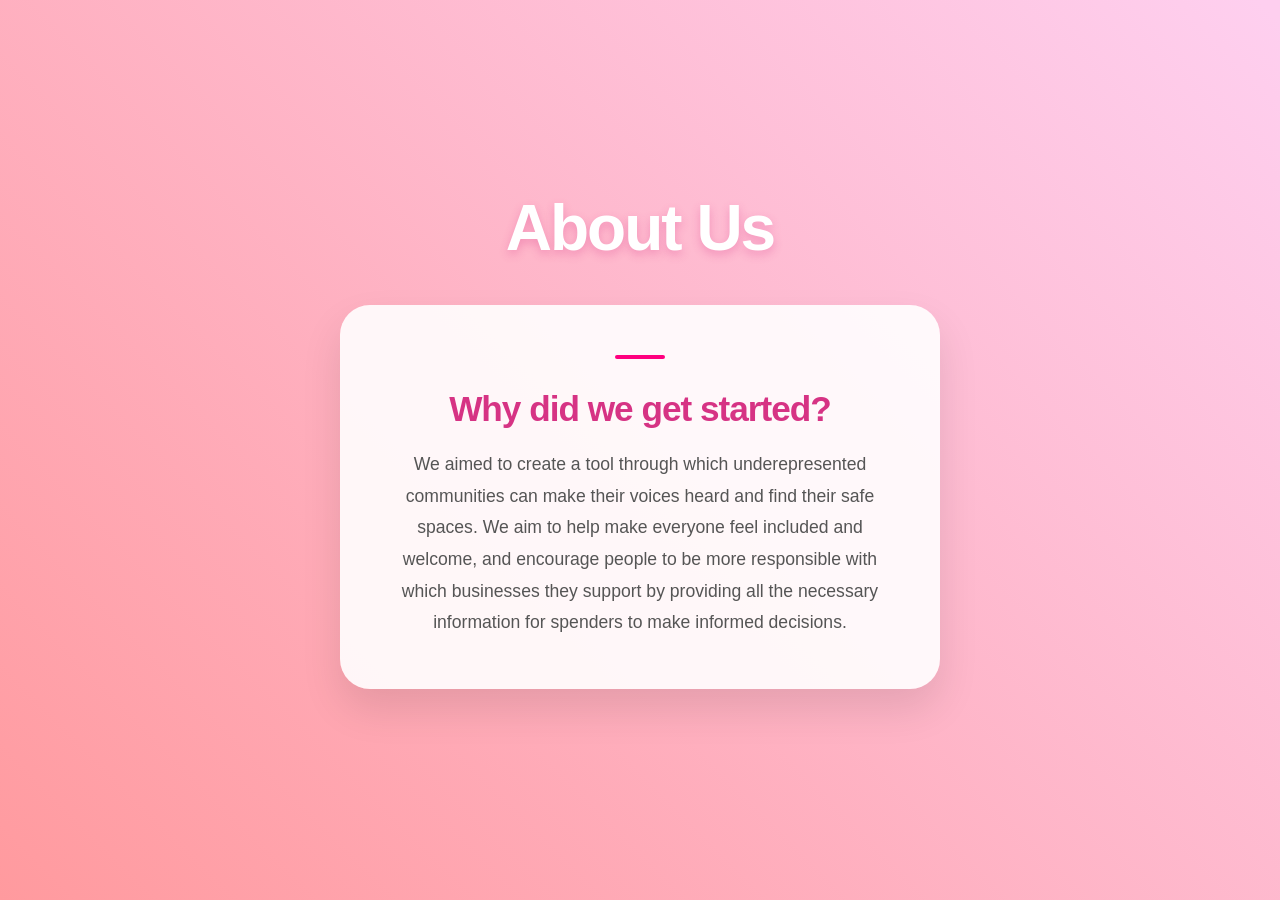
==== about.html @ ddc2eac7 "Added about us page" ====
<html>
    <head>
        <title>About Us</title>
        <style>
            * { margin: 0; padding: 0; box-sizing: border-box; }
            body{
                background: linear-gradient(45deg, #ff9a9e 0%, #fecfef 99%, #fecfef 100%);
                font-family: 'Segoe UI', Roboto, Helvetica, Arial, sans-serif;
                display: flex;
                flex-direction: column;
                justify-content: center; 
                align-items: center;
                min-height: 100vh; 
                margin: 0;
            }
            .page-title {
                font-size: 4rem;
                color: white;
                text-shadow: 0 4px 10px rgba(214, 51, 132, 0.3);
                margin-bottom: 20px;
                font-weight: 800;
                letter-spacing: -2px;
            }
            .about-card {
                max-width: 600px;
                background: rgba(255,255,255,0.9);
                padding: 50px;
                border-radius: 30px;
                box-shadow: 0 20px 40px rgba(0, 0, 0, 0.1);
                text-align: center;
                margin: 20px;
            }
            h1 {
                color: #d63384;
                font-size: 2.2rem;
                margin-bottom: 20px;
                letter-spacing: -1px;
            }
            p {
                color: #555;
                line-height: 1.8;
                font-size: 1.1rem;
            }
            .accent-line {
                width: 50px;
                height: 4px;
                background: #ff007f;
                margin: 0 auto 30px auto;
                border-radius: 2px;
            }
        </style>
    </head>
    <body>
        <h1 class="page-title">About Us</h1>
        <div class="about-card">
            <div class="accent-line"></div>
            <h1>Why did we get started?</h1>
            <p>We aimed to create a tool through which underepresented communities can make their voices heard and find their safe spaces. We aim to help make everyone feel included and welcome, and encourage people to be more responsible with which businesses they support by providing all the necessary information for spenders to make informed decisions.</p>
        </div>  
    </body>
</html>
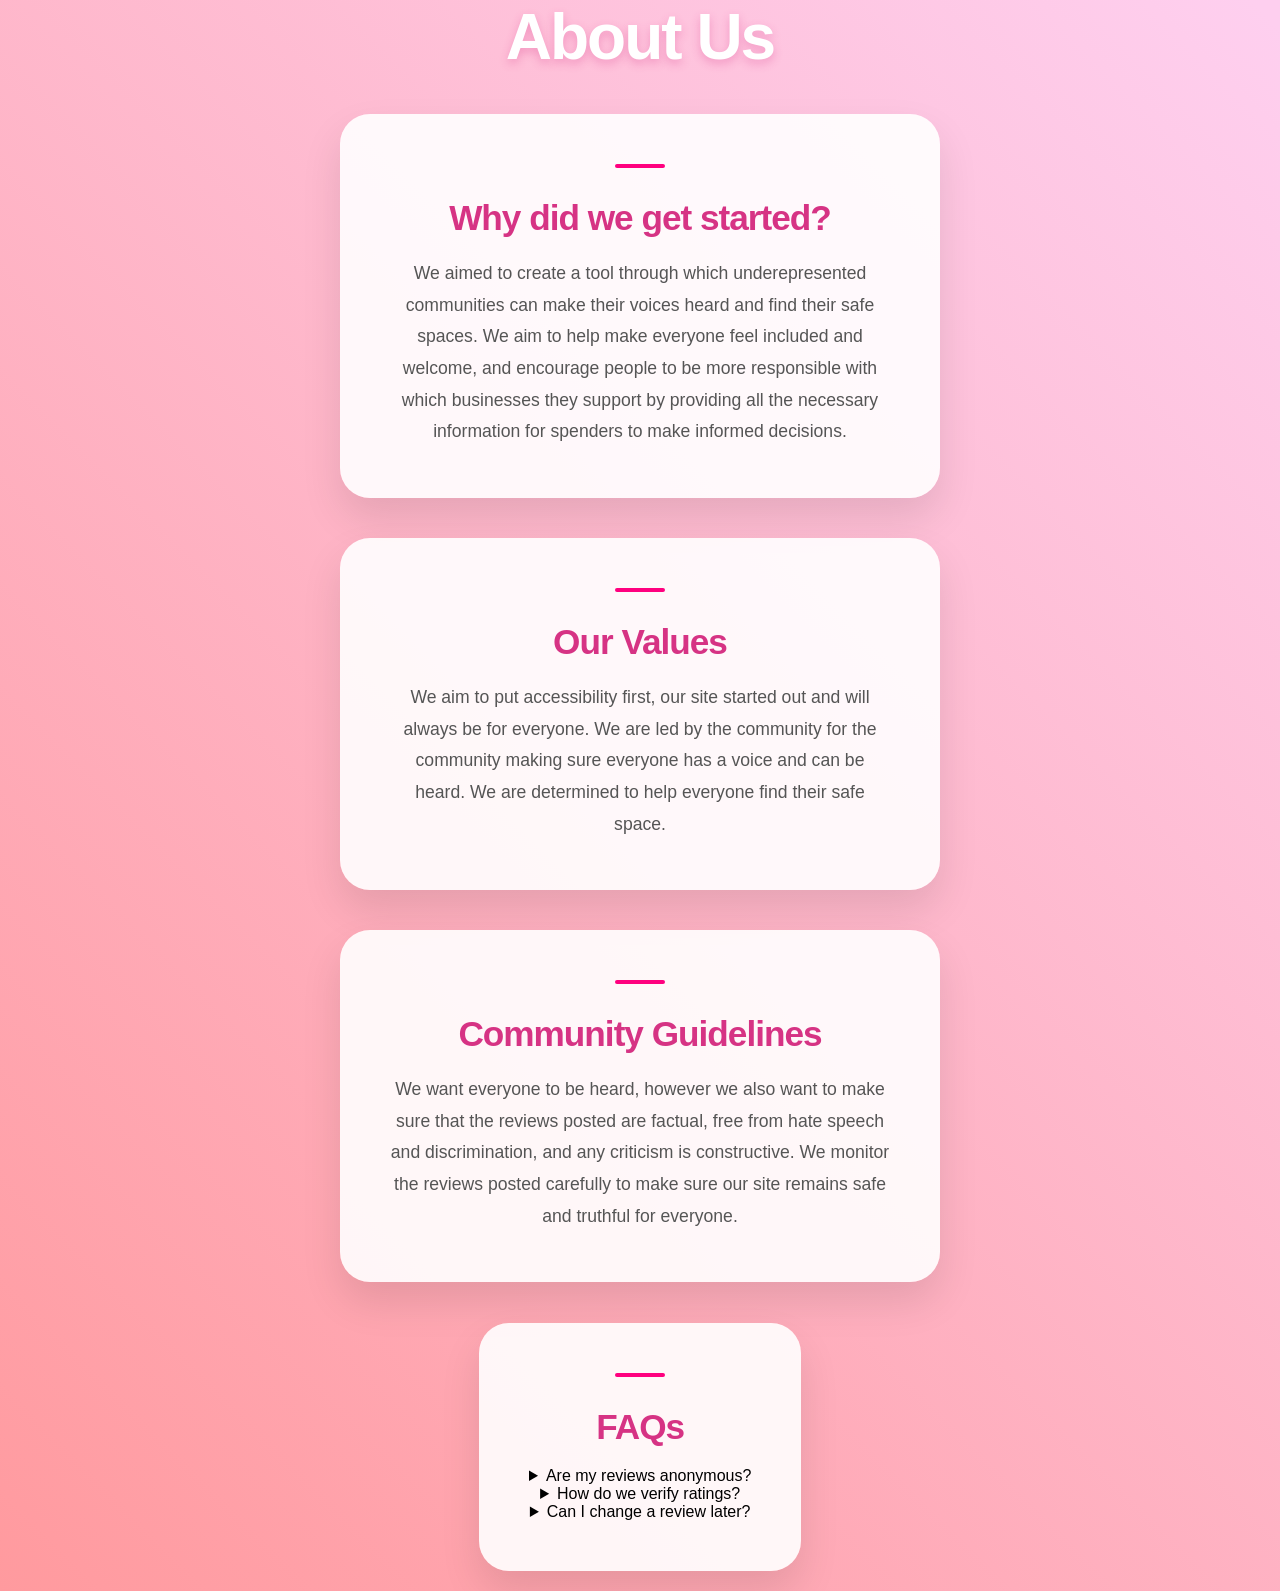
==== commit a8333259: "Finished about page" ====
--- a/about.html
+++ b/about.html
@@ -48,14 +48,81 @@
                 margin: 0 auto 30px auto;
                 border-radius: 2px;
             }
+            .reveal {
+                opacity: 0;
+                transform: translateY(30px); /* Move down slightly */
+                transition: all 0.8s cubic-bezier(0.25, 1, 0.5, 1); /* "Out-Quart" easing */
+                transition-delay: var(--delay, 0s);
+                will-change: transform, opacity;
+            }
+            .reveal.active {
+                opacity: 1;
+                transform: translateY(0);
+            }
+            .reveal:nth-child(2) {
+                transition-delay: 0.2s;
+            }
         </style>
     </head>
     <body>
         <h1 class="page-title">About Us</h1>
-        <div class="about-card">
+        <div class="about-card reveal">
             <div class="accent-line"></div>
             <h1>Why did we get started?</h1>
             <p>We aimed to create a tool through which underepresented communities can make their voices heard and find their safe spaces. We aim to help make everyone feel included and welcome, and encourage people to be more responsible with which businesses they support by providing all the necessary information for spenders to make informed decisions.</p>
         </div>  
+        <div class="about-card reveal">
+            <div class="accent-line"></div>
+            <h1>Our Values</h1>
+            <p>
+                We aim to put accessibility first, our site started out and will always be for everyone. We are led by the community for the community making sure everyone has a voice and can be heard. We are determined to help everyone find their safe space.
+            </p>
+        </div>  
+        <div class="about-card reveal">
+            <div class="accent-line"></div>
+            <h1>Community Guidelines</h1>
+            <p>
+                We want everyone to be heard, however we also want to make sure that the reviews posted are factual, free from hate speech and discrimination, and any criticism is constructive. We monitor the reviews posted carefully to make sure our site remains safe and truthful for everyone.
+            </p>
+        </div> 
+        <div class="about-card reveal">
+            <div class="accent-line"></div>
+            <h1>FAQs</h1>
+            <p>
+                <details>
+                    <summary>Are my reviews anonymous?</summary>
+                    <p>Yes! We value user privacy therefore your reviews are posted without any possible personal information.</p>
+                </details>
+                <details>
+                    <summary>How do we verify ratings?</summary>
+                    <p>We rely on community moderation so if a review does get flagged our team will be looking into it and potentially removing it if it violates guidelines.</p>
+                </details>
+                <details>
+                    <summary>Can I change a review later?</summary>
+                    <p>Unfortunately once posted you cannot change your review, however you can always contact one of the team to remove your review later, and post a new corrected one at any time.</p>
+                </details>
+            </p>
+        </div> 
+        <script> 
+            const observer = new IntersectionObserver((entries) => {
+                const allCards = Array.from(document.querySelectorAll('.reveal'));
+                entries.forEach((entry) => {
+                    if (entry.isIntersecting) {
+                        const index = allCards.indexOf(entry.target);
+                    
+                        // Apply the delay based on its position
+                        entry.target.style.setProperty('--delay', `${index * 0.3}s`);
+                        entry.target.classList.add('active');
+                    
+                        // Stop watching this card once it has appeared
+                        observer.unobserve(entry.target);
+                    }
+                });
+            }, {
+                threshold: 0.1
+
+            });
+            document.querySelectorAll('.reveal').forEach((el) => observer.observe(el));
+        </script>
     </body>
 </html>
